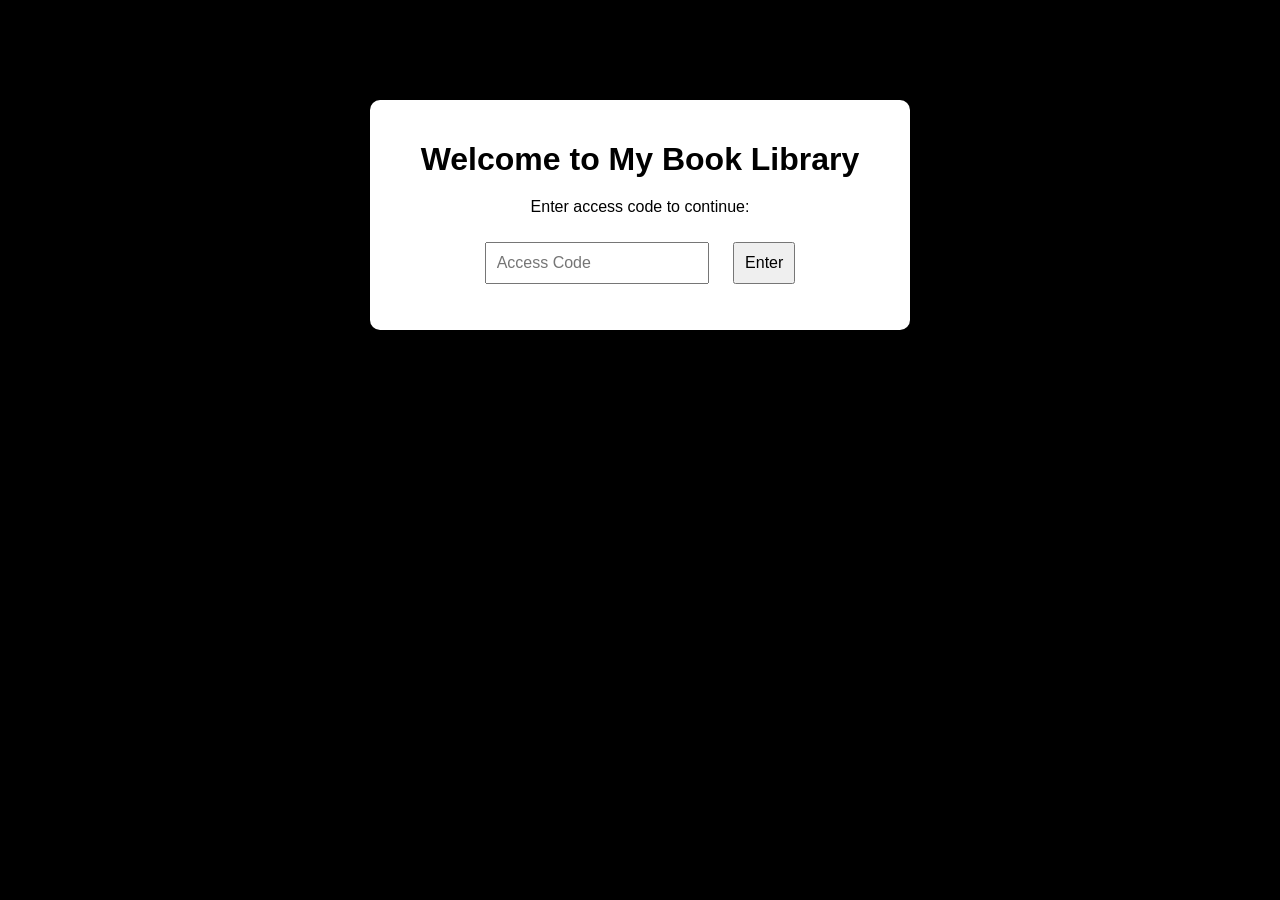
==== index.html @ 8845ae6f "Update index.html" ====
<!DOCTYPE html>
<html>
<head>
    <meta charset="UTF-8">
    <title>Book Library - Access</title>
    <link rel="stylesheet" href="style.css">
</head>
<body>
    <div class="center-box">
        <h1>Welcome to My Book Library</h1>
        <p>Enter access code to continue:</p>
        <input type="password" id="accessCode" placeholder="Access Code">
        <button id="enterBtn">Enter</button>
        <p id="error" class="error"></p>
    </div>

    <script>
        // Fallback list (edit codes.json in the same folder to manage codes without changing this file)
        let allowedCodesFallback = ["EHunnewell", "NRobinson", "JMeadows", "COrchard", "KOrchard"];

        // allowedCodes will be populated from codes.json if available, otherwise use fallback
        let allowedCodes = allowedCodesFallback.slice();

        async function loadCodes() {
            try {
                const resp = await fetch('codes.json', {cache: 'no-store'});
                if (!resp.ok) throw new Error('No codes.json found');
                const data = await resp.json();
                if (Array.isArray(data.codes)) {
                    allowedCodes = data.codes;
                    console.log('Loaded codes.json,', allowedCodes.length, 'codes');
                } else {
                    console.warn('codes.json is not in expected format. Using fallback codes.');
                }
            } catch (e) {
                console.log('Using fallback codes:', e.message);
            }
        }

        function checkCode() {
            const code = document.getElementById('accessCode').value;
            if (!code) {
                document.getElementById('error').textContent = "Please enter a code.";
                return;
            }

            // simple exact-match check; adjust to .toLowerCase() if you want case-insensitive matching
            if (allowedCodes.includes(code)) {
                window.location.href = "main.html";
            } else {
                document.getElementById('error').textContent = "Incorrect code. Try again.";
            }
        }

        document.getElementById('enterBtn').addEventListener('click', checkCode);
        document.getElementById('accessCode').addEventListener('keyup', (e) => {
            if (e.key === 'Enter') checkCode();
        });

        // load codes.json on startup (non-blocking)
        loadCodes();
    </script>
</body>
</html>
---- style.css ----
body {
    font-family: Arial, sans-serif;
    background-color: #000000;
    margin: 0;
    padding: 0;
}

.center-box {
    max-width: 500px;
    margin: 100px auto;
    background: White;
    padding: 20px;
    border-radius: 10px;
    text-align: center;
    box-shadow: 0px 4px 10px rgba(0,0,0,0.1);
}

h1 {
    margin-bottom: 20px;
}

input, button {
    padding: 10px;
    margin: 10px;
    font-size: 16px;
}

button {
    cursor: pointer;
}

ul {
    list-style: none;
    padding: 0;
}

ul li {
    margin: 10px 0;
}

a {
    text-decoration: none;
    color: #78081C;
}

a:hover {
    text-decoration: underline;
}

.error {
    color: blue;
}
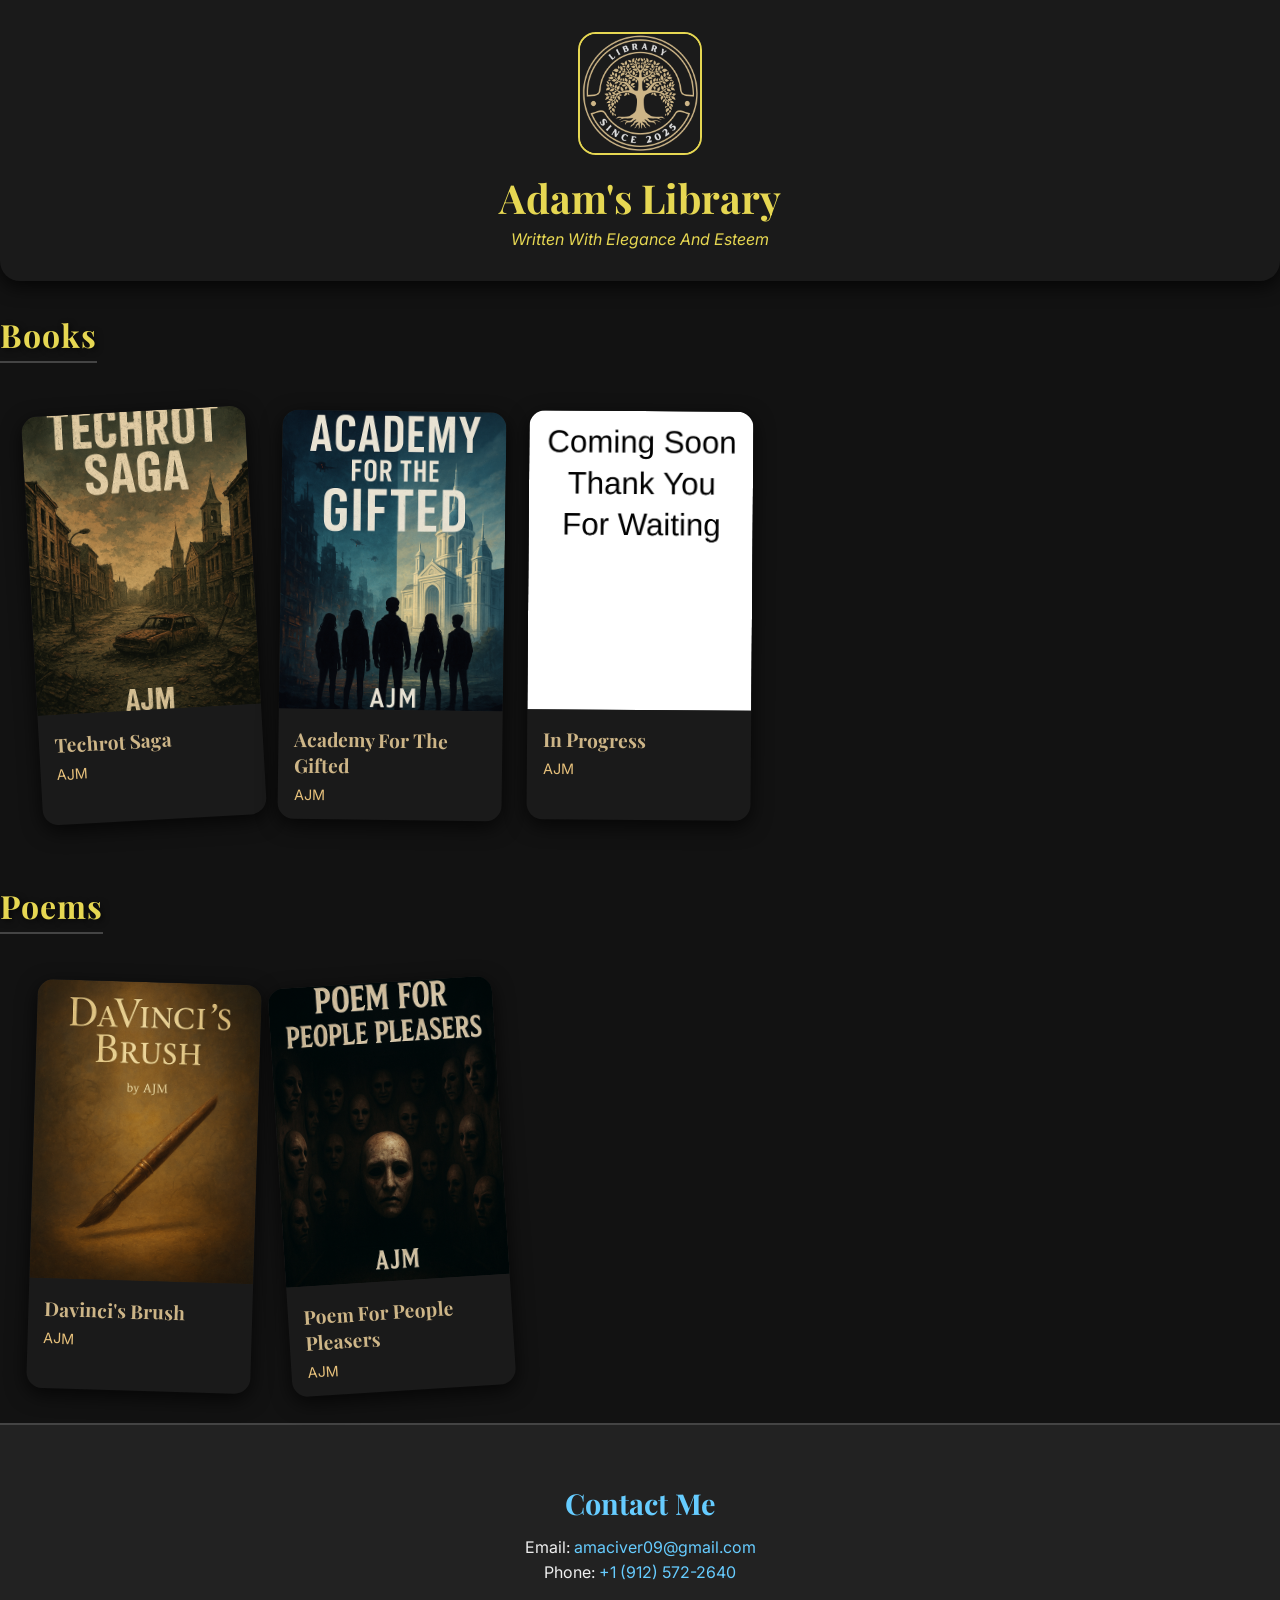
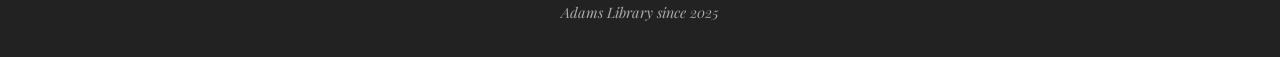
==== commit 2852aadb: "Add files via upload" ====
--- a/index.html
+++ b/index.html
@@ -1,64 +1,167 @@
 <!DOCTYPE html>
-<html>
+<html lang="en">
 <head>
-    <meta charset="UTF-8">
-    <title>Book Library - Access</title>
-    <link rel="stylesheet" href="style.css">
+  <meta charset="UTF-8">
+  <title>Library</title>
+  <link rel="icon" type="image/png" href="logo.png">
+  <link rel="stylesheet" href="style.css">
+  <link rel="preconnect" href="https://fonts.googleapis.com">
+  <link href="https://fonts.googleapis.com/css2?family=Inter:wght@400;600&family=Playfair+Display:wght@700&display=swap" rel="stylesheet">
+  <style>
+    /* Modal Styles */
+    .modal {
+      display: none;
+      position: fixed;
+      z-index: 1000;
+      left: 0; top: 0;
+      width: 100%; height: 100%;
+      background: rgba(0,0,0,0.85);
+      justify-content: center;
+      align-items: center;
+      padding: 2rem;
+    }
+    .modal-content {
+      background: #1a1a1a;
+      border-radius: 16px;
+      width: 90%;
+      height: 90%; /* force big modal */
+      display: flex;
+      flex-direction: column;
+      box-shadow: 0 6px 20px rgba(0,0,0,0.9);
+      border: 2px solid #e6d752;
+    }
+    .modal iframe {
+      flex: 1;
+      border: none;
+      width: 100%;
+      height: 100%; /* stretch to fill */
+      background: #fff;
+    }
+    .close-btn {
+      align-self: flex-end;
+      background: #e6d752;
+      color: #121212;
+      border: none;
+      padding: 0.5rem 1rem;
+      font-weight: bold;
+      border-bottom-left-radius: 8px;
+      cursor: pointer;
+      transition: background 0.3s ease;
+    }
+    .close-btn:hover {
+      background: #fff176;
+    }
+  </style>
 </head>
 <body>
-    <div class="center-box">
-        <h1>Welcome to My Book Library</h1>
-        <p>Enter access code to continue:</p>
-        <input type="password" id="accessCode" placeholder="Access Code">
-        <button id="enterBtn">Enter</button>
-        <p id="error" class="error"></p>
-    </div>
 
-    <script>
-        // Fallback list (edit codes.json in the same folder to manage codes without changing this file)
-        let allowedCodesFallback = ["EHunnewell", "NRobinson", "JMeadows", "COrchard", "KOrchard"];
+<header>
+  <img src="logo.png" class="logo" alt="Library Logo">
+  <h1>Adam's Library</h1>
+  <p>Written With Elegance And Esteem</p>
+</header>
 
-        // allowedCodes will be populated from codes.json if available, otherwise use fallback
-        let allowedCodes = allowedCodesFallback.slice();
+<!-- Books Section -->
+<section>
+  <h2 class="section-title">Books</h2>
+  <main class="grid" id="bookGrid">
+    <!-- JS will populate books here -->
+  </main>
+</section>
 
-        async function loadCodes() {
-            try {
-                const resp = await fetch('codes.json', {cache: 'no-store'});
-                if (!resp.ok) throw new Error('No codes.json found');
-                const data = await resp.json();
-                if (Array.isArray(data.codes)) {
-                    allowedCodes = data.codes;
-                    console.log('Loaded codes.json,', allowedCodes.length, 'codes');
-                } else {
-                    console.warn('codes.json is not in expected format. Using fallback codes.');
-                }
-            } catch (e) {
-                console.log('Using fallback codes:', e.message);
-            }
-        }
+<!-- Poems Section -->
+<section>
+  <h2 class="section-title">Poems</h2>
+  <main class="grid" id="poemGrid">
+    <!-- JS will populate poems here -->
+  </main>
+</section>
 
-        function checkCode() {
-            const code = document.getElementById('accessCode').value;
-            if (!code) {
-                document.getElementById('error').textContent = "Please enter a code.";
-                return;
-            }
+<!-- Modal -->
+<div id="readerModal" class="modal">
+  <div class="modal-content">
+    <button class="close-btn" onclick="closeModal()">Close &#x2716;</button>
+    <iframe id="readerFrame"></iframe>
+  </div>
+</div>
 
-            // simple exact-match check; adjust to .toLowerCase() if you want case-insensitive matching
-            if (allowedCodes.includes(code)) {
-                window.location.href = "main.html";
-            } else {
-                document.getElementById('error').textContent = "Incorrect code. Try again.";
-            }
-        }
+<footer class="footer">
+  <div class="footer-container">
+    <h3>Contact Me</h3>
+    <p>Email: <a href="mailto:amaciver09@gmail.com">amaciver09@gmail.com</a></p>
+    <p>Phone: <a href="tel:+19125722640">+1 (912) 572-2640</a></p>
+    <p class="library-note">Adams Library since 2025</p>
+  </div>
+</footer>
 
-        document.getElementById('enterBtn').addEventListener('click', checkCode);
-        document.getElementById('accessCode').addEventListener('keyup', (e) => {
-            if (e.key === 'Enter') checkCode();
-        });
+<script>
+  // Books data
+  const books = [
+    {title:"Techrot Saga", author:"AJM", cover:"books/trsc.png", file:"books/trs.pdf"},
+    {title:"Academy For The Gifted", author:"AJM", cover:"books/aftg.png", file:"books/aftg.pdf"},
+    {title:"In Progress", author:"AJM", cover:"books/cs.png", file:"books/book1.pdf"}
+  ];
 
-        // load codes.json on startup (non-blocking)
-        loadCodes();
-    </script>
+  // Poems data
+  const poems = [
+    {title:"Davinci's Brush", author:"AJM", cover:"books/dbc.png", file:"books/db.pdf"},
+    {title:"Poem For People Pleasers", author:"AJM", cover:"books/apc.png", file:"books/ap.pdf"},
+  ];
+
+  // Function to build cards
+  function buildCards(items, containerId) {
+    const grid = document.getElementById(containerId);
+    items.forEach(item => {
+      const card = document.createElement('div');
+      card.className = "card";
+
+      // Random tilt
+      const tilt = (Math.random() * 8 - 4).toFixed(2);
+      card.style.transform = `rotate(${tilt}deg)`;
+
+      card.innerHTML = `
+        <div class="card-media">
+          <img src="${item.cover}" alt="${item.title} cover">
+          <div class="card-brush"></div>
+        </div>
+        <div class="card-body">
+          <h3>${item.title}</h3>
+          <p>${item.author}</p>
+        </div>
+      `;
+
+      // Open modal on click
+      card.addEventListener("click", () => openModal(item.file));
+
+      grid.appendChild(card);
+    });
+  }
+
+  // Modal controls
+  function openModal(file) {
+    const modal = document.getElementById("readerModal");
+    const frame = document.getElementById("readerFrame");
+    // Append zoom parameter for most browsers' PDF viewer
+    frame.src = file + "#zoom=125";
+    modal.style.display = "flex";
+  }
+  function closeModal() {
+    const modal = document.getElementById("readerModal");
+    const frame = document.getElementById("readerFrame");
+    frame.src = ""; // clear pdf to stop it from running
+    modal.style.display = "none";
+  }
+
+  // Close modal when clicking outside content
+  window.onclick = function(e) {
+    const modal = document.getElementById("readerModal");
+    if (e.target === modal) closeModal();
+  }
+
+  // Populate both grids
+  buildCards(books, "bookGrid");
+  buildCards(poems, "poemGrid");
+</script>
+
 </body>
-</html>
+</html>
--- a/style.css
+++ b/style.css
@@ -1,52 +1,256 @@
+/* Fonts */
+@import url('https://fonts.googleapis.com/css2?family=Inter:wght@400;600&family=Playfair+Display:wght@700&display=swap');
+
 body {
-    font-family: Arial, sans-serif;
-    background-color: #000000;
-    margin: 0;
-    padding: 0;
-}
-
-.center-box {
-    max-width: 500px;
-    margin: 100px auto;
-    background: White;
-    padding: 20px;
-    border-radius: 10px;
-    text-align: center;
-    box-shadow: 0px 4px 10px rgba(0,0,0,0.1);
-}
-
-h1 {
-    margin-bottom: 20px;
-}
-
-input, button {
-    padding: 10px;
-    margin: 10px;
-    font-size: 16px;
-}
-
-button {
-    cursor: pointer;
-}
-
-ul {
-    list-style: none;
-    padding: 0;
-}
-
-ul li {
-    margin: 10px 0;
-}
-
-a {
-    text-decoration: none;
-    color: #78081C;
-}
-
-a:hover {
-    text-decoration: underline;
-}
-
-.error {
-    color: blue;
-}
+  font-family: 'Inter', sans-serif;
+  margin: 0;
+  background: #121212 url('brush.svg') no-repeat bottom right;
+  background-size: 200px;
+  color: #e6d752;
+  min-height: 100vh;
+  display: flex;
+  flex-direction: column;
+}
+
+/* Header */
+header {
+  text-align: center;
+  padding: 2rem 1rem;
+  position: relative;
+  background: #1a1a1a;
+  box-shadow: 0 6px 18px rgba(0,0,0,0.7);
+  border-bottom-left-radius: 20px;
+  border-bottom-right-radius: 20px;
+  flex-shrink: 0;
+}
+header .logo {
+  width: 120px;
+  border-radius: 18px;
+  margin-bottom: 0.5rem;
+  border: 2px solid #e6d752;
+}
+header h1 {
+  font-family: 'Playfair Display', serif;
+  font-size: 2.5rem;
+  margin: 0.3rem 0;
+  color: #e6d752;
+  word-wrap: break-word;
+}
+header p {
+  font-style: italic;
+  color: #e6d752;
+  margin: 0.3rem 0 0;
+}
+
+
+/* Section Titles */
+.section-title {
+  font-family: 'Playfair Display', serif;
+  font-size: 2rem;
+  text-align: center;
+  margin: 2rem 0 1rem;
+  color: #e6d752;
+  text-shadow: 2px 2px 6px rgba(0,0,0,0.7);
+  letter-spacing: 1px;
+  border-bottom: 2px solid #444;
+  display: inline-block;
+  padding-bottom: 0.3rem;
+}
+
+/* Grid layout */
+.grid {
+  display: grid;
+  grid-template-columns: repeat(auto-fill, minmax(220px, 1fr));
+  gap: 1.5rem;
+  padding: 2rem;
+  width: 100%;
+  box-sizing: border-box;
+}
+
+/* Book/Poem cards */
+.card {
+  display: block;
+  background: #1a1a1a;
+  border-radius: 16px;
+  overflow: hidden;
+  text-decoration: none;
+  color: #cdb587;
+  box-shadow: 0 6px 20px rgba(0,0,0,0.7);
+  transition: transform 0.25s ease, box-shadow 0.25s ease;
+  position: relative;
+}
+.card:hover {
+  transform: translateY(-5px) rotate(-0.5deg) scale(1.03);
+  box-shadow: 0 12px 24px rgba(255, 215, 0, 0.5);
+}
+
+/* Cover image */
+.card-media {
+  position: relative;
+  aspect-ratio: 3 / 4;
+  overflow: hidden;
+  background: #222;
+}
+.card-media img {
+  width: 100%;
+  height: 100%;
+  object-fit: cover;
+  transition: transform 0.3s ease;
+}
+.card:hover .card-media img {
+  transform: scale(1.03) rotate(-1deg);
+}
+
+/* Brush stroke accent */
+.card-brush {
+  position: absolute;
+  bottom: -8px;
+  right: -8px;
+  width: 80px;
+  height: 80px;
+  background: url('brush.svg') center/contain no-repeat;
+  opacity: 0.25;
+  transform: rotate(-15deg);
+  filter: hue-rotate(40deg); /* gives gold tint */
+}
+
+/* Card info */
+.card-body {
+  padding: 0.8rem 1rem 1rem;
+}
+.card-body h3 {
+  margin: 0.3rem 0 0.5rem;
+  font-family: 'Playfair Display', serif;
+  font-size: 1.2rem;
+  color: #cdb587;
+  word-wrap: break-word;
+}
+.card-body p {
+  margin: 0;
+  color: #E6C07B;
+  font-size: 0.9rem;
+  word-wrap: break-word;
+}
+
+/* Footer */
+.footer {
+  background-color: #222;
+  color: #eee;
+  padding: 30px 20px;
+  text-align: center;
+  font-family: 'Inter', sans-serif;
+  border-top: 2px solid #444;
+  flex-shrink: 0;
+}
+.footer-container h3 {
+  font-family: 'Playfair Display', serif;
+  font-weight: 700;
+  font-size: 1.8rem;
+  margin-bottom: 15px;
+  color: #66ccff;
+}
+.footer-container p {
+  margin: 5px 0;
+  font-size: 1rem;
+}
+.footer-container a {
+  color: #66ccff;
+  text-decoration: none;
+  transition: color 0.3s ease;
+}
+.footer-container a:hover,
+.footer-container a:focus {
+  color: #99ddff;
+  text-decoration: underline;
+}
+.footer .library-note {
+  margin-top: 20px;
+  font-family: 'Playfair Display', serif;
+  font-style: italic;
+  color: #aaa;
+  font-size: 0.9rem;
+}
+
+/* Responsive brush pattern */
+@media (max-width: 600px) {
+  body {
+    background-size: 120px;
+  }
+  .grid {
+    gap: 1rem;
+    padding: 1rem;
+  }
+}
+
+/* Additional responsive adjustments */
+
+/* Adjust grid columns and padding for tablets and smaller laptops */
+@media (max-width: 1024px) {
+  .grid {
+    grid-template-columns: repeat(auto-fill, minmax(180px, 1fr));
+    padding: 1.5rem;
+    gap: 1.2rem;
+  }
+  header h1 {
+    font-size: 2rem;
+  }
+  .section-title {
+    font-size: 1.75rem;
+  }
+}
+
+/* For phone portrait mode: stack cards in a single column for easier vertical scroll */
+@media (max-width: 480px) {
+  .grid {
+    grid-template-columns: 1fr;
+    padding: 1rem;
+    gap: 1rem;
+  }
+  header h1 {
+    font-size: 1.5rem;
+    padding: 0 1rem;
+  }
+  header p {
+    font-size: 0.9rem;
+  }
+  .section-title {
+    font-size: 1.5rem;
+  }
+  .card-body h3 {
+    font-size: 1.1rem;
+  }
+  .card-body p {
+    font-size: 0.85rem;
+  }
+  .card-media {
+    aspect-ratio: 2 / 3; /* slightly taller for small screens */
+  }
+}
+
+/* Landscape phones and small tablets */
+@media (max-width: 767px) and (orientation: landscape) {
+  .grid {
+    grid-template-columns: repeat(auto-fill, minmax(160px, 1fr));
+    padding: 1rem;
+    gap: 1rem;
+  }
+  header h1 {
+    font-size: 1.7rem;
+  }
+  .section-title {
+    font-size: 1.6rem;
+  }
+}
+
+/* Ensure modal scales nicely on smaller screens */
+@media (max-width: 600px) {
+  .modal-content {
+    width: 100%;
+    height: 100%;
+    border-radius: 0;
+  }
+  .close-btn {
+    padding: 0.4rem 0.8rem;
+    font-size: 0.9rem;
+  }
+}
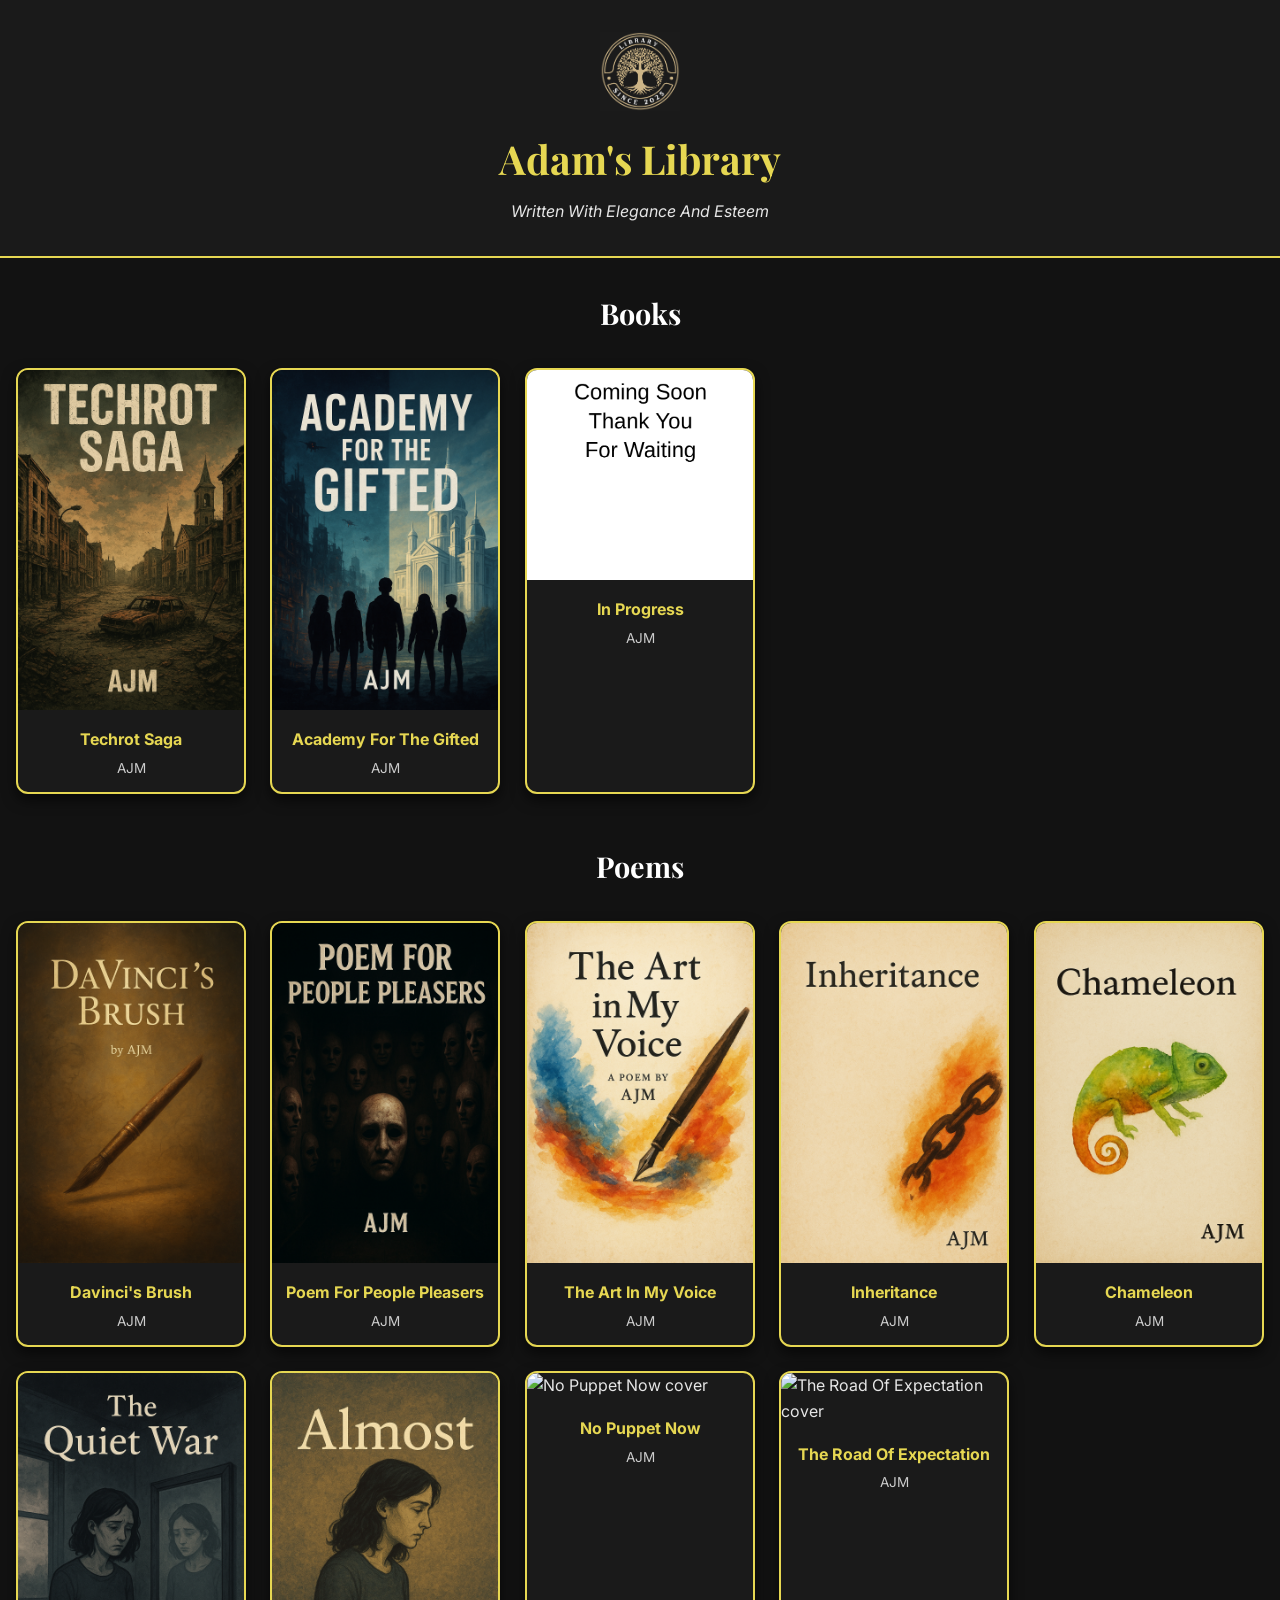
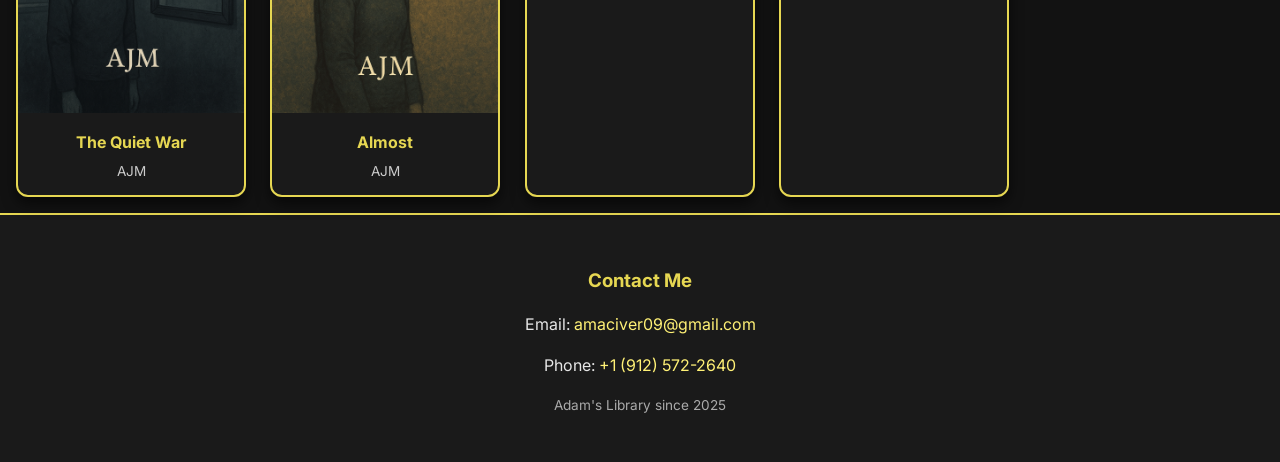
==== commit e352e040: "Add files via upload" ====
--- a/index.html
+++ b/index.html
@@ -2,56 +2,12 @@
 <html lang="en">
 <head>
   <meta charset="UTF-8">
+  <meta name="viewport" content="width=device-width, initial-scale=1.0">
   <title>Library</title>
   <link rel="icon" type="image/png" href="logo.png">
   <link rel="stylesheet" href="style.css">
   <link rel="preconnect" href="https://fonts.googleapis.com">
   <link href="https://fonts.googleapis.com/css2?family=Inter:wght@400;600&family=Playfair+Display:wght@700&display=swap" rel="stylesheet">
-  <style>
-    /* Modal Styles */
-    .modal {
-      display: none;
-      position: fixed;
-      z-index: 1000;
-      left: 0; top: 0;
-      width: 100%; height: 100%;
-      background: rgba(0,0,0,0.85);
-      justify-content: center;
-      align-items: center;
-      padding: 2rem;
-    }
-    .modal-content {
-      background: #1a1a1a;
-      border-radius: 16px;
-      width: 90%;
-      height: 90%; /* force big modal */
-      display: flex;
-      flex-direction: column;
-      box-shadow: 0 6px 20px rgba(0,0,0,0.9);
-      border: 2px solid #e6d752;
-    }
-    .modal iframe {
-      flex: 1;
-      border: none;
-      width: 100%;
-      height: 100%; /* stretch to fill */
-      background: #fff;
-    }
-    .close-btn {
-      align-self: flex-end;
-      background: #e6d752;
-      color: #121212;
-      border: none;
-      padding: 0.5rem 1rem;
-      font-weight: bold;
-      border-bottom-left-radius: 8px;
-      cursor: pointer;
-      transition: background 0.3s ease;
-    }
-    .close-btn:hover {
-      background: #fff176;
-    }
-  </style>
 </head>
 <body>
 
@@ -64,23 +20,19 @@
 <!-- Books Section -->
 <section>
   <h2 class="section-title">Books</h2>
-  <main class="grid" id="bookGrid">
-    <!-- JS will populate books here -->
-  </main>
+  <main class="grid" id="bookGrid"></main>
 </section>
 
 <!-- Poems Section -->
 <section>
   <h2 class="section-title">Poems</h2>
-  <main class="grid" id="poemGrid">
-    <!-- JS will populate poems here -->
-  </main>
+  <main class="grid" id="poemGrid"></main>
 </section>
 
 <!-- Modal -->
-<div id="readerModal" class="modal">
+<div id="readerModal" class="modal" role="dialog" aria-modal="true">
   <div class="modal-content">
-    <button class="close-btn" onclick="closeModal()">Close &#x2716;</button>
+    <button class="close-btn">Close &#x2716;</button>
     <iframe id="readerFrame"></iframe>
   </div>
 </div>
@@ -90,34 +42,41 @@
     <h3>Contact Me</h3>
     <p>Email: <a href="mailto:amaciver09@gmail.com">amaciver09@gmail.com</a></p>
     <p>Phone: <a href="tel:+19125722640">+1 (912) 572-2640</a></p>
-    <p class="library-note">Adams Library since 2025</p>
+    <p class="library-note">Adam's Library since 2025</p>
   </div>
 </footer>
 
 <script>
-  // Books data
-  const books = [
-    {title:"Techrot Saga", author:"AJM", cover:"books/trsc.png", file:"books/trs.pdf"},
-    {title:"Academy For The Gifted", author:"AJM", cover:"books/aftg.png", file:"books/aftg.pdf"},
-    {title:"In Progress", author:"AJM", cover:"books/cs.png", file:"books/book1.pdf"}
-  ];
+  // Library items
+  const libraryItems = [
+    {title:"Techrot Saga", author:"AJM", cover:"books/trsc.png", file:"books/trs.pdf", type:"book"},
+    {title:"Academy For The Gifted", author:"AJM", cover:"books/aftg.png", file:"books/aftg.pdf", type:"book"},
+    {title:"In Progress", author:"AJM", cover:"books/cs.png", file:"books/book1.pdf", type:"book"},
+    {title:"Davinci's Brush", author:"AJM", cover:"books/dbc.png", file:"books/db.pdf", type:"poem"},
+    {title:"Poem For People Pleasers", author:"AJM", cover:"books/apc.png", file:"books/ap.pdf", type:"poem"},
+    {title:"The Art In My Voice", author:"AJM", cover:"books/TAIMVC.png", file:"books/TAIMV.pdf", type:"poem"},
+    {title:"Inheritance", author:"AJM", cover:"books/IHC.png", file:"books/ih.pdf", type:"poem"},
+    {title:"Chameleon", author:"AJM", cover:"books/CC.png", file:"books/C.pdf", type:"poem"},
+    {title:"The Quiet War", author:"AJM", cover:"books/TQWC.png", file:"books/TQW.pdf", type:"poem"},
+    {title:"Almost", author:"AJM", cover:"books/AC.png", file:"books/A.pdf", type:"poem"},
+    {title:"No Puppet Now", author:"AJM", cover:"Books/NPNC.png", file:"books/NPN.pdf", type:"poem"},
+    {title:"The Road Of Expectation", author:"AJM", cover:"Books/TROEC.png", file:"books/TROE.pdf", type:"poem"},
+  ]; 
 
-  // Poems data
-  const poems = [
-    {title:"Davinci's Brush", author:"AJM", cover:"books/dbc.png", file:"books/db.pdf"},
-    {title:"Poem For People Pleasers", author:"AJM", cover:"books/apc.png", file:"books/ap.pdf"},
-  ];
+  // Build library cards
+  function buildLibrary(items) {
+    items.forEach((item, index) => {
+      const grid = document.getElementById(item.type + "Grid");
+      if (!grid) return;
 
-  // Function to build cards
-  function buildCards(items, containerId) {
-    const grid = document.getElementById(containerId);
-    items.forEach(item => {
-      const card = document.createElement('div');
+      const card = document.createElement("div");
       card.className = "card";
 
       // Random tilt
-      const tilt = (Math.random() * 8 - 4).toFixed(2);
-      card.style.transform = `rotate(${tilt}deg)`;
+      card.style.transform = `rotate(${(Math.random() * 8 - 4).toFixed(2)}deg)`;
+
+      // Automatic stagger (0.1s per card)
+      card.style.animationDelay = `${index * 0.1}s`;
 
       card.innerHTML = `
         <div class="card-media">
@@ -129,39 +88,34 @@
           <p>${item.author}</p>
         </div>
       `;
-
-      // Open modal on click
       card.addEventListener("click", () => openModal(item.file));
-
       grid.appendChild(card);
     });
   }
 
   // Modal controls
+  const modal = document.getElementById("readerModal");
+  const frame = document.getElementById("readerFrame");
+  const closeBtn = document.querySelector(".close-btn");
+
   function openModal(file) {
-    const modal = document.getElementById("readerModal");
-    const frame = document.getElementById("readerFrame");
-    // Append zoom parameter for most browsers' PDF viewer
     frame.src = file + "#zoom=125";
     modal.style.display = "flex";
   }
+
   function closeModal() {
-    const modal = document.getElementById("readerModal");
-    const frame = document.getElementById("readerFrame");
-    frame.src = ""; // clear pdf to stop it from running
+    frame.src = "";
     modal.style.display = "none";
   }
 
-  // Close modal when clicking outside content
-  window.onclick = function(e) {
-    const modal = document.getElementById("readerModal");
-    if (e.target === modal) closeModal();
-  }
+  // Event listeners
+  closeBtn.addEventListener("click", closeModal);
+  window.addEventListener("click", e => { if (e.target === modal) closeModal(); });
+  document.addEventListener("keydown", e => { if (e.key === "Escape") closeModal(); });
 
-  // Populate both grids
-  buildCards(books, "bookGrid");
-  buildCards(poems, "poemGrid");
+  // Init
+  buildLibrary(libraryItems);
 </script>
 
 </body>
-</html>+</html>
--- a/style.css
+++ b/style.css
@@ -1,256 +1,225 @@
-/* Fonts */
-@import url('https://fonts.googleapis.com/css2?family=Inter:wght@400;600&family=Playfair+Display:wght@700&display=swap');
-
+/* Fonts & Defaults */
 body {
+  margin: 0;
   font-family: 'Inter', sans-serif;
-  margin: 0;
-  background: #121212 url('brush.svg') no-repeat bottom right;
-  background-size: 200px;
-  color: #e6d752;
-  min-height: 100vh;
-  display: flex;
-  flex-direction: column;
+  background: #121212;
+  color: #e6e6e6;
+  line-height: 1.6;
 }
 
 /* Header */
 header {
   text-align: center;
   padding: 2rem 1rem;
-  position: relative;
-  background: #1a1a1a;
-  box-shadow: 0 6px 18px rgba(0,0,0,0.7);
-  border-bottom-left-radius: 20px;
-  border-bottom-right-radius: 20px;
-  flex-shrink: 0;
-}
+  background: #1a1a1a;
+  border-bottom: 2px solid #e6d752;
+}
+
 header .logo {
-  width: 120px;
-  border-radius: 18px;
-  margin-bottom: 0.5rem;
-  border: 2px solid #e6d752;
-}
+  width: 80px;
+  height: auto;
+}
+
 header h1 {
   font-family: 'Playfair Display', serif;
   font-size: 2.5rem;
-  margin: 0.3rem 0;
+  margin: 0.5rem 0;
   color: #e6d752;
-  word-wrap: break-word;
-}
+}
+
 header p {
+  margin: 0;
   font-style: italic;
-  color: #e6d752;
-  margin: 0.3rem 0 0;
-}
-
-
-/* Section Titles */
+}
+
+/* Sections */
 .section-title {
   font-family: 'Playfair Display', serif;
-  font-size: 2rem;
+  font-size: 1.8rem;
   text-align: center;
   margin: 2rem 0 1rem;
-  color: #e6d752;
-  text-shadow: 2px 2px 6px rgba(0,0,0,0.7);
-  letter-spacing: 1px;
-  border-bottom: 2px solid #444;
-  display: inline-block;
-  padding-bottom: 0.3rem;
-}
-
-/* Grid layout */
+  color: #fff;
+}
+
 .grid {
   display: grid;
-  grid-template-columns: repeat(auto-fill, minmax(220px, 1fr));
+  grid-template-columns: repeat(5, 1fr); /* 5 per row */
   gap: 1.5rem;
-  padding: 2rem;
-  width: 100%;
-  box-sizing: border-box;
-}
-
-/* Book/Poem cards */
+  padding: 1rem;
+}
+
+/* Cards */
 .card {
-  display: block;
-  background: #1a1a1a;
-  border-radius: 16px;
-  overflow: hidden;
-  text-decoration: none;
-  color: #cdb587;
-  box-shadow: 0 6px 20px rgba(0,0,0,0.7);
-  transition: transform 0.25s ease, box-shadow 0.25s ease;
-  position: relative;
-}
+  background: #1a1a1a;
+  border: 2px solid #e6d752;
+  border-radius: 12px;
+  box-shadow: 0 6px 14px rgba(0,0,0,0.6);
+  cursor: pointer;
+  transition: transform 0.2s ease, box-shadow 0.2s ease;
+  transform-origin: center;
+  opacity: 0;
+  animation: fadeInUp 0.6s ease forwards;
+}
+
+/* Staggered animation */
+.card:nth-child(1) { animation-delay: 0.1s; }
+.card:nth-child(2) { animation-delay: 0.2s; }
+.card:nth-child(3) { animation-delay: 0.3s; }
+.card:nth-child(4) { animation-delay: 0.4s; }
+.card:nth-child(5) { animation-delay: 0.5s; }
+.card:nth-child(6) { animation-delay: 0.6s; }
+.card:nth-child(7) { animation-delay: 0.7s; }
+.card:nth-child(8) { animation-delay: 0.8s; }
+.card:nth-child(9) { animation-delay: 0.9s; }
+.card:nth-child(10) { animation-delay: 1s; }
+/* (extends automatically, but you can copy-paste further if you have >10 items) */
+
+/* Hover effect */
 .card:hover {
-  transform: translateY(-5px) rotate(-0.5deg) scale(1.03);
-  box-shadow: 0 12px 24px rgba(255, 215, 0, 0.5);
-}
-
-/* Cover image */
+  transform: scale(1.05) rotate(0deg) !important;
+  box-shadow: 0 10px 24px rgba(0,0,0,0.9);
+}
+
+/* Click (active) effect */
+.card:active {
+  transform: scale(0.95) rotate(0deg) !important;
+  box-shadow: 0 4px 10px rgba(0,0,0,0.6);
+}
+
+/* Card media */
 .card-media {
   position: relative;
-  aspect-ratio: 3 / 4;
   overflow: hidden;
-  background: #222;
-}
+  border-top-left-radius: 10px;
+  border-top-right-radius: 10px;
+}
+
 .card-media img {
   width: 100%;
-  height: 100%;
-  object-fit: cover;
-  transition: transform 0.3s ease;
-}
-.card:hover .card-media img {
-  transform: scale(1.03) rotate(-1deg);
-}
-
-/* Brush stroke accent */
-.card-brush {
-  position: absolute;
-  bottom: -8px;
-  right: -8px;
-  width: 80px;
-  height: 80px;
-  background: url('brush.svg') center/contain no-repeat;
-  opacity: 0.25;
-  transform: rotate(-15deg);
-  filter: hue-rotate(40deg); /* gives gold tint */
-}
-
-/* Card info */
+  height: auto;
+  display: block;
+}
+
 .card-body {
-  padding: 0.8rem 1rem 1rem;
-}
+  padding: 0.8rem;
+  text-align: center;
+}
+
 .card-body h3 {
-  margin: 0.3rem 0 0.5rem;
-  font-family: 'Playfair Display', serif;
-  font-size: 1.2rem;
-  color: #cdb587;
-  word-wrap: break-word;
-}
+  margin: 0.3rem 0;
+  font-size: 1rem;
+  color: #e6d752;
+}
+
 .card-body p {
   margin: 0;
-  color: #E6C07B;
-  font-size: 0.9rem;
-  word-wrap: break-word;
+  font-size: 0.85rem;
+  color: #ccc;
+}
+
+/* Fade-in animation */
+@keyframes fadeInUp {
+  from {
+    opacity: 0;
+    transform: translateY(20px) scale(0.95);
+  }
+  to {
+    opacity: 1;
+    transform: translateY(0) scale(1);
+  }
+}
+
+/* Modal */
+.modal {
+  display: none;
+  position: fixed;
+  z-index: 1000;
+  left: 0; top: 0;
+  width: 100%; height: 100%;
+  background: rgba(0,0,0,0.85);
+  justify-content: center;
+  align-items: center;
+  padding: 2rem;
+}
+
+.modal-content {
+  background: #1a1a1a;
+  border-radius: 16px;
+  width: 90%;
+  height: 90%;
+  display: flex;
+  flex-direction: column;
+  box-shadow: 0 6px 20px rgba(0,0,0,0.9);
+  border: 2px solid #e6d752;
+}
+
+.modal iframe {
+  flex: 1;
+  border: none;
+  width: 100%;
+  height: 100%;
+  background: #fff;
+}
+
+.close-btn {
+  align-self: flex-end;
+  background: #e6d752;
+  color: #121212;
+  border: none;
+  padding: 0.5rem 1rem;
+  font-weight: bold;
+  border-bottom-left-radius: 8px;
+  cursor: pointer;
+  transition: background 0.3s ease;
+}
+
+.close-btn:hover {
+  background: #fff176;
 }
 
 /* Footer */
 .footer {
-  background-color: #222;
-  color: #eee;
-  padding: 30px 20px;
-  text-align: center;
-  font-family: 'Inter', sans-serif;
-  border-top: 2px solid #444;
-  flex-shrink: 0;
-}
-.footer-container h3 {
-  font-family: 'Playfair Display', serif;
-  font-weight: 700;
-  font-size: 1.8rem;
-  margin-bottom: 15px;
-  color: #66ccff;
-}
-.footer-container p {
-  margin: 5px 0;
-  font-size: 1rem;
-}
-.footer-container a {
-  color: #66ccff;
+  background: #1a1a1a;
+  padding: 2rem 1rem;
+  border-top: 2px solid #e6d752;
+  text-align: center;
+}
+
+.footer h3 {
+  margin-bottom: 0.5rem;
+  color: #e6d752;
+}
+
+.footer a {
+  color: #fff176;
   text-decoration: none;
-  transition: color 0.3s ease;
-}
-.footer-container a:hover,
-.footer-container a:focus {
-  color: #99ddff;
+}
+
+.footer a:hover {
   text-decoration: underline;
 }
-.footer .library-note {
-  margin-top: 20px;
-  font-family: 'Playfair Display', serif;
-  font-style: italic;
+
+.library-note {
+  margin-top: 1rem;
+  font-size: 0.85rem;
   color: #aaa;
-  font-size: 0.9rem;
-}
-
-/* Responsive brush pattern */
-@media (max-width: 600px) {
-  body {
-    background-size: 120px;
-  }
-  .grid {
-    gap: 1rem;
-    padding: 1rem;
-  }
-}
-
-/* Additional responsive adjustments */
-
-/* Adjust grid columns and padding for tablets and smaller laptops */
+}
+
+/* Responsive Tweaks */
 @media (max-width: 1024px) {
   .grid {
-    grid-template-columns: repeat(auto-fill, minmax(180px, 1fr));
-    padding: 1.5rem;
-    gap: 1.2rem;
-  }
+    grid-template-columns: repeat(3, 1fr); /* 3 per row on tablets */
+  }
+}
+@media (max-width: 600px) {
   header h1 {
-    font-size: 2rem;
+    font-size: 1.8rem;
   }
   .section-title {
-    font-size: 1.75rem;
-  }
-}
-
-/* For phone portrait mode: stack cards in a single column for easier vertical scroll */
-@media (max-width: 480px) {
+    font-size: 1.4rem;
+  }
   .grid {
-    grid-template-columns: 1fr;
-    padding: 1rem;
+    grid-template-columns: repeat(2, 1fr); /* 2 per row on phones */
     gap: 1rem;
   }
-  header h1 {
-    font-size: 1.5rem;
-    padding: 0 1rem;
-  }
-  header p {
-    font-size: 0.9rem;
-  }
-  .section-title {
-    font-size: 1.5rem;
-  }
-  .card-body h3 {
-    font-size: 1.1rem;
-  }
-  .card-body p {
-    font-size: 0.85rem;
-  }
-  .card-media {
-    aspect-ratio: 2 / 3; /* slightly taller for small screens */
-  }
-}
-
-/* Landscape phones and small tablets */
-@media (max-width: 767px) and (orientation: landscape) {
-  .grid {
-    grid-template-columns: repeat(auto-fill, minmax(160px, 1fr));
-    padding: 1rem;
-    gap: 1rem;
-  }
-  header h1 {
-    font-size: 1.7rem;
-  }
-  .section-title {
-    font-size: 1.6rem;
-  }
-}
-
-/* Ensure modal scales nicely on smaller screens */
-@media (max-width: 600px) {
-  .modal-content {
-    width: 100%;
-    height: 100%;
-    border-radius: 0;
-  }
-  .close-btn {
-    padding: 0.4rem 0.8rem;
-    font-size: 0.9rem;
-  }
-}+}
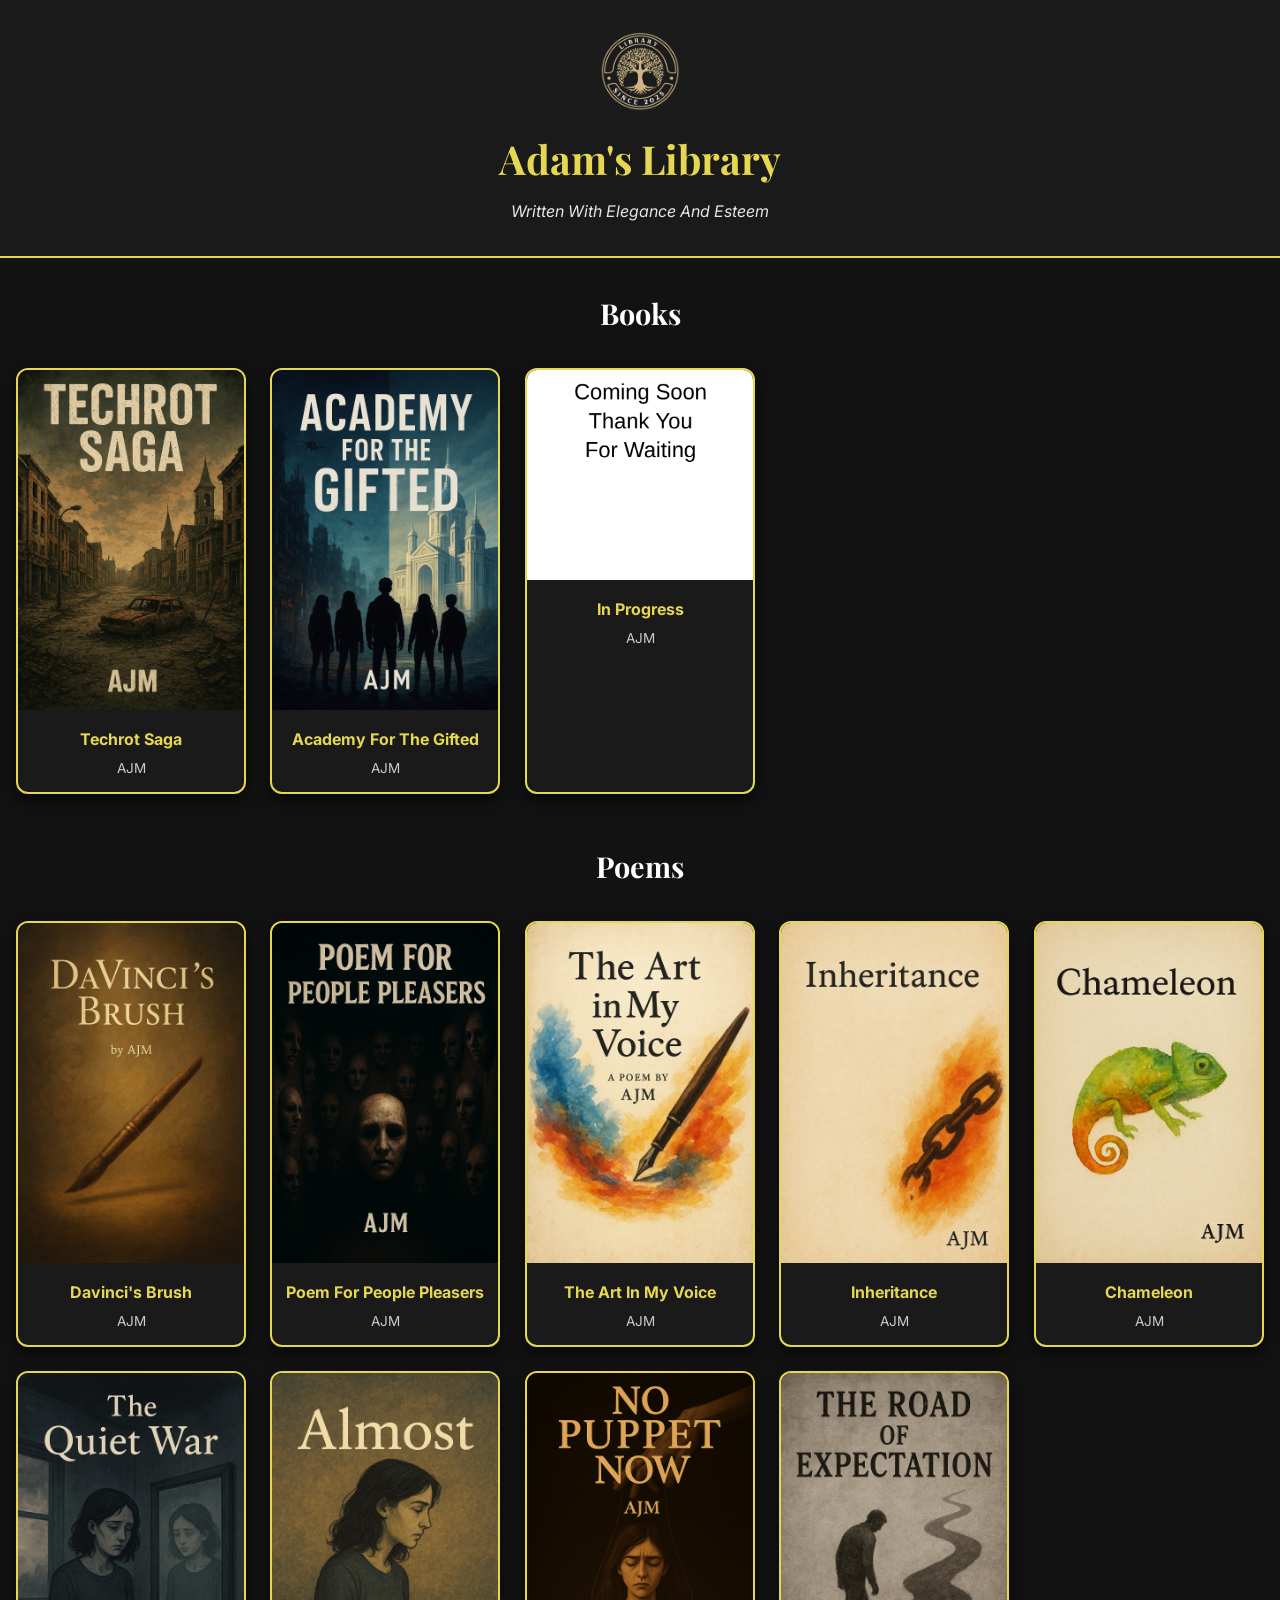
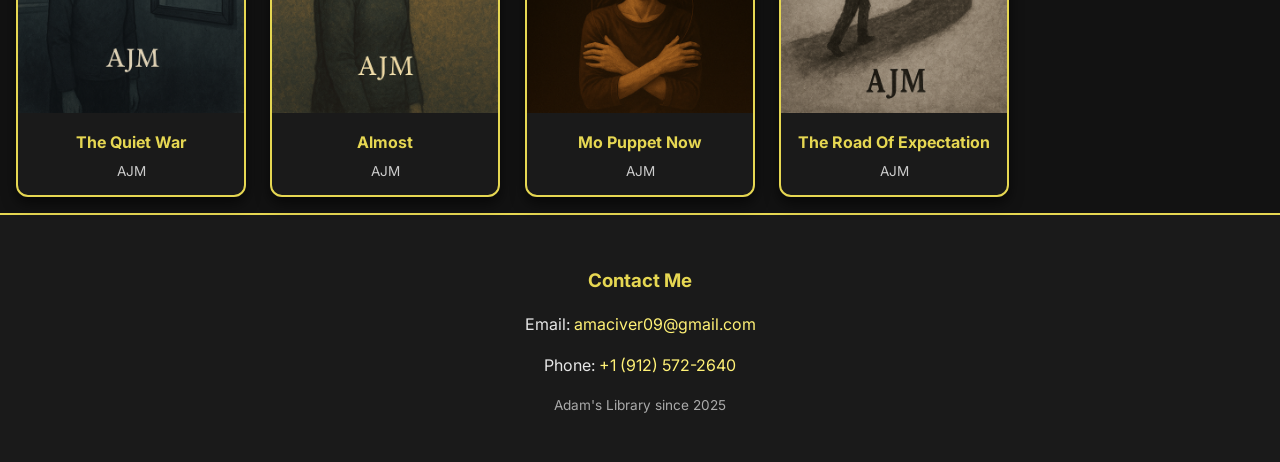
==== commit d71c0f00: "Update book titles in index.html" ====
--- a/index.html
+++ b/index.html
@@ -59,8 +59,8 @@
     {title:"Chameleon", author:"AJM", cover:"books/CC.png", file:"books/C.pdf", type:"poem"},
     {title:"The Quiet War", author:"AJM", cover:"books/TQWC.png", file:"books/TQW.pdf", type:"poem"},
     {title:"Almost", author:"AJM", cover:"books/AC.png", file:"books/A.pdf", type:"poem"},
-    {title:"No Puppet Now", author:"AJM", cover:"Books/NPNC.png", file:"books/NPN.pdf", type:"poem"},
-    {title:"The Road Of Expectation", author:"AJM", cover:"Books/TROEC.png", file:"books/TROE.pdf", type:"poem"},
+    {title:"Mo Puppet Now", author:"AJM", cover:"books/NPNC.png", file:"books/NPN.pdf", type:"poem"},
+    {title:"The Road Of Expectation", author:"AJM", cover:"books/TROEC.png", file:"books/TROE.pdf", type:"poem"},
   ]; 
 
   // Build library cards
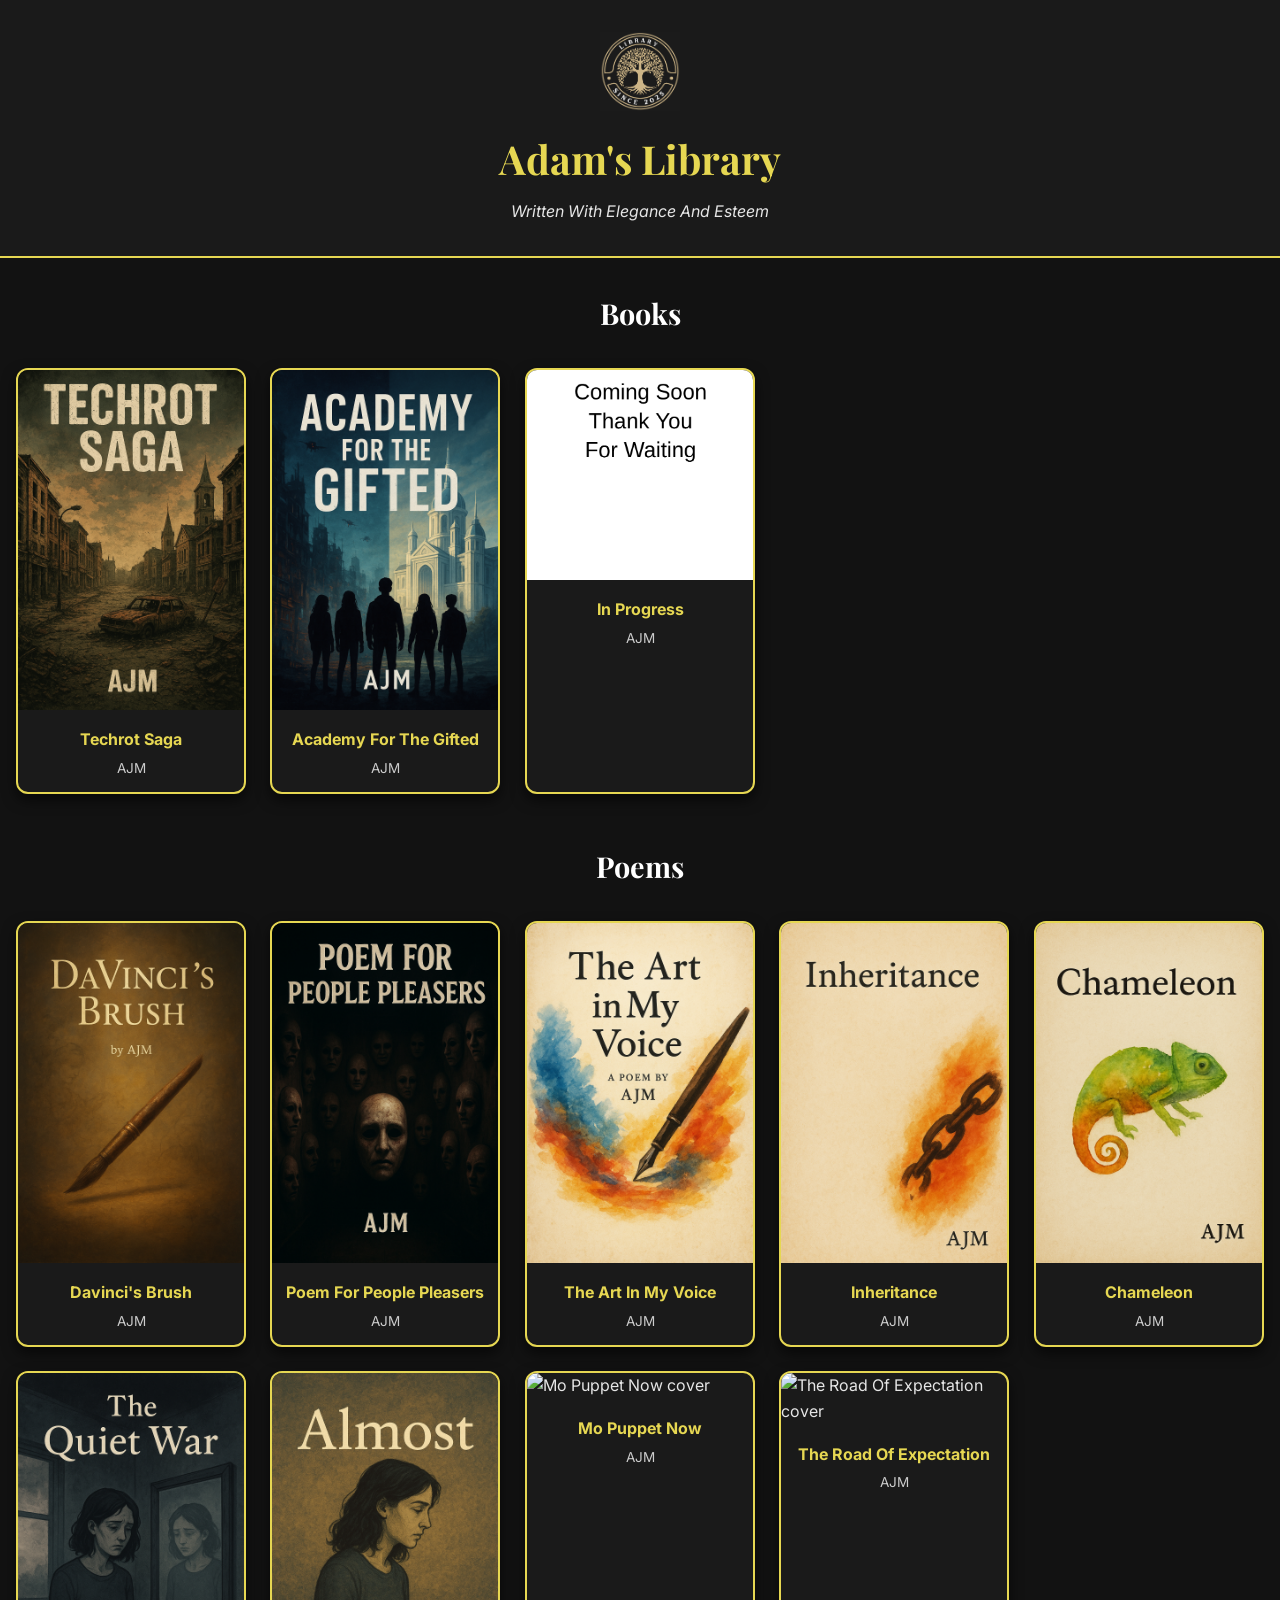
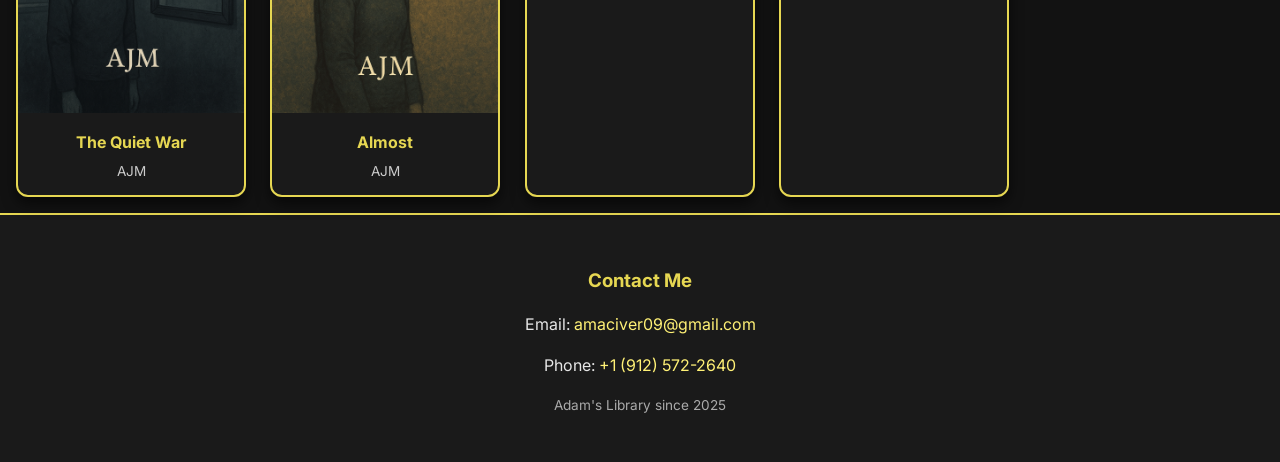
==== commit 0c06807c: "Fix whitespace in book cover paths" ====
--- a/index.html
+++ b/index.html
@@ -59,8 +59,8 @@
     {title:"Chameleon", author:"AJM", cover:"books/CC.png", file:"books/C.pdf", type:"poem"},
     {title:"The Quiet War", author:"AJM", cover:"books/TQWC.png", file:"books/TQW.pdf", type:"poem"},
     {title:"Almost", author:"AJM", cover:"books/AC.png", file:"books/A.pdf", type:"poem"},
-    {title:"Mo Puppet Now", author:"AJM", cover:"books/NPNC.png", file:"books/NPN.pdf", type:"poem"},
-    {title:"The Road Of Expectation", author:"AJM", cover:"books/TROEC.png", file:"books/TROE.pdf", type:"poem"},
+    {title:"Mo Puppet Now", author:"AJM", cover:"books/ NPNC.png", file:"books/NPN.pdf", type:"poem"},
+    {title:"The Road Of Expectation", author:"AJM", cover:"books/ TROEC.png", file:"books/TROE.pdf", type:"poem"},
   ]; 
 
   // Build library cards
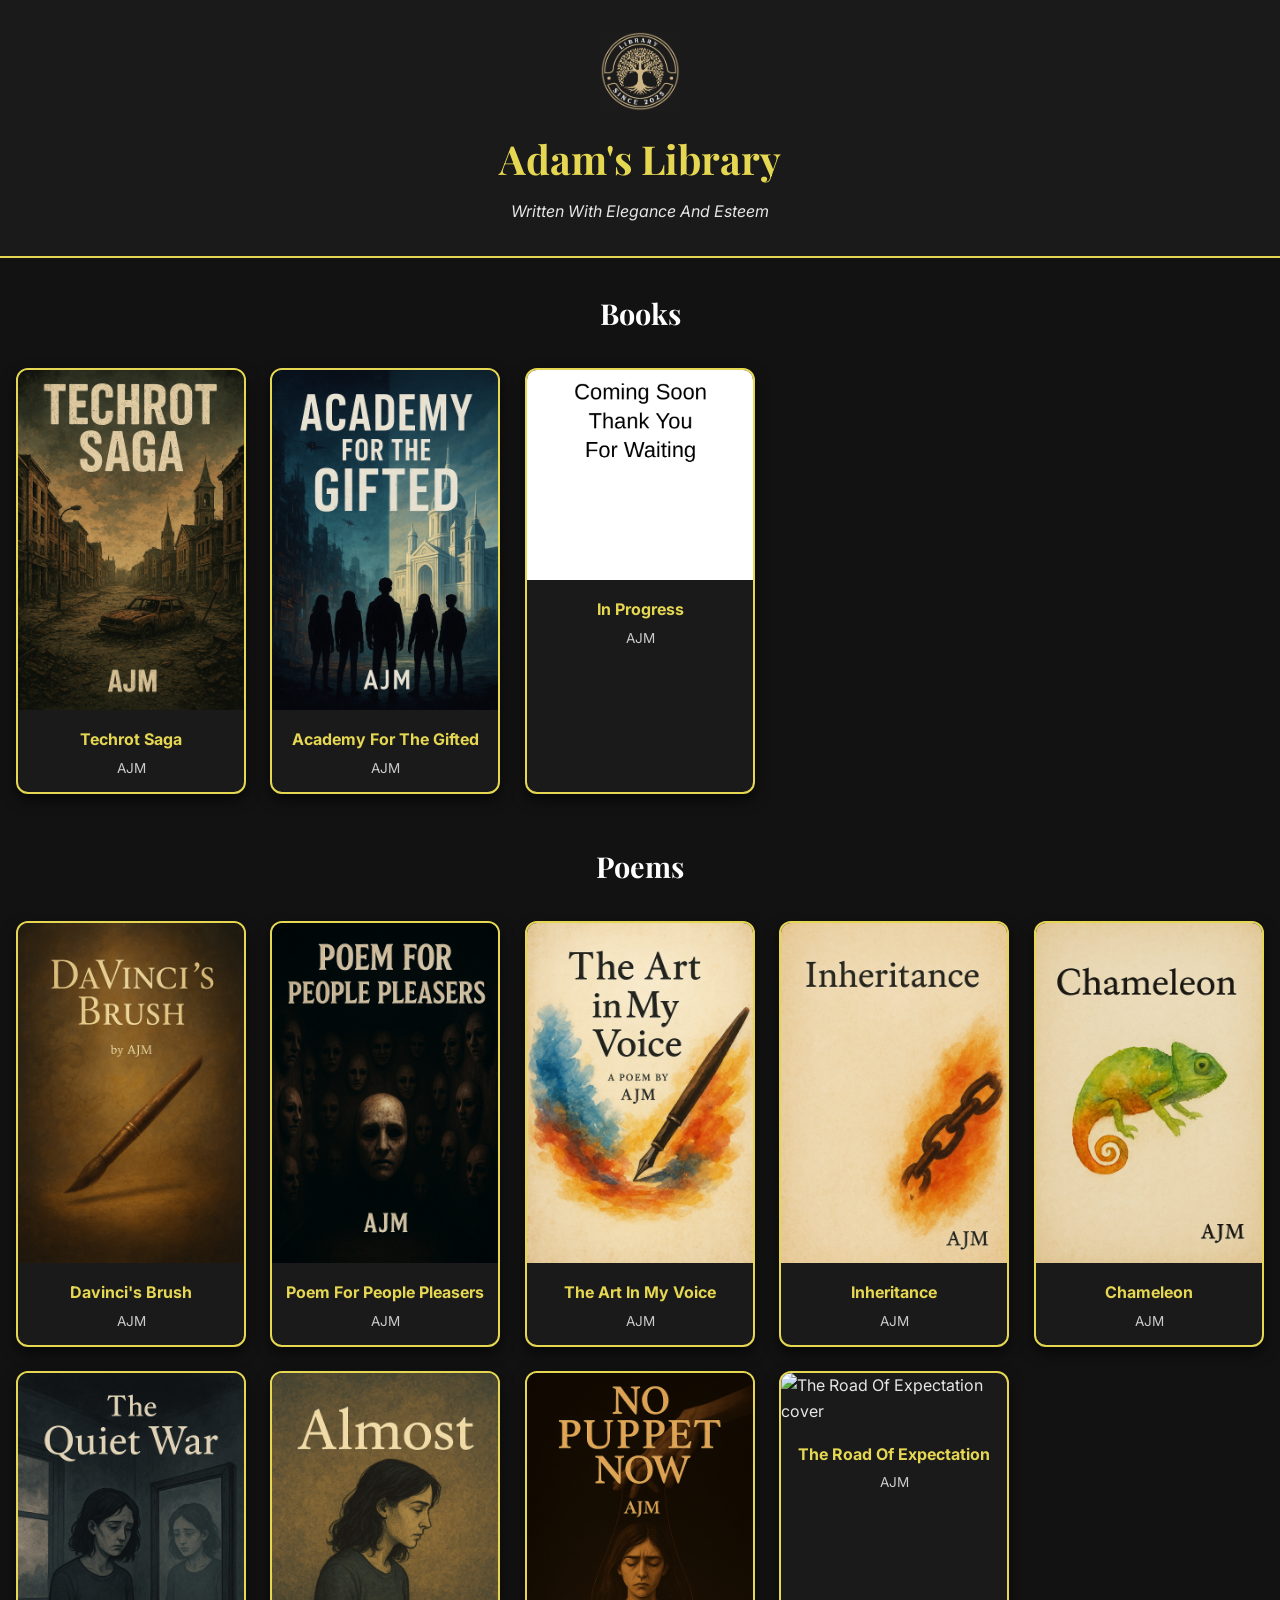
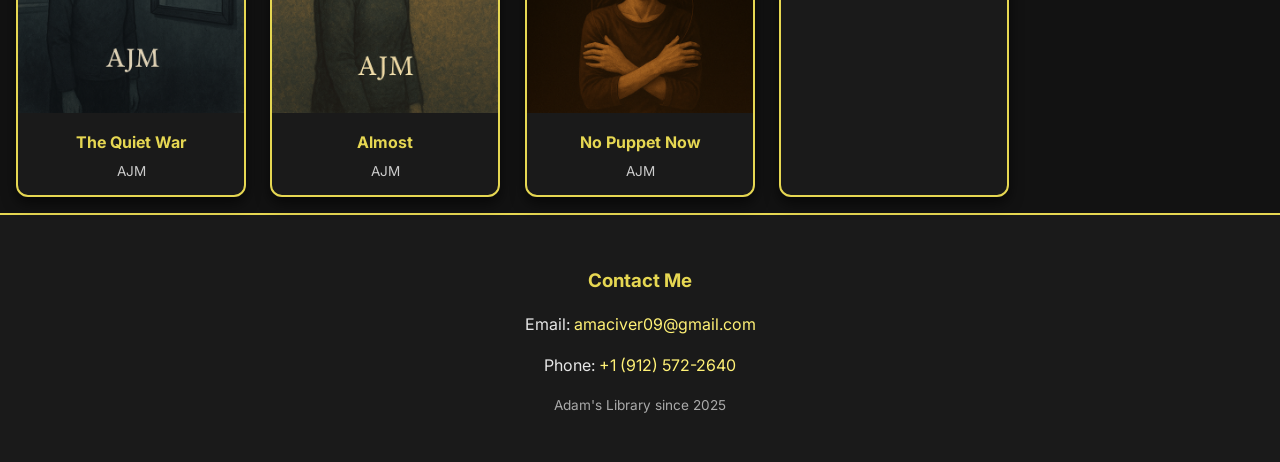
==== commit a41e4c80: "Rename 'Mo Puppet Now' to 'No Puppet Now'" ====
--- a/index.html
+++ b/index.html
@@ -59,7 +59,7 @@
     {title:"Chameleon", author:"AJM", cover:"books/CC.png", file:"books/C.pdf", type:"poem"},
     {title:"The Quiet War", author:"AJM", cover:"books/TQWC.png", file:"books/TQW.pdf", type:"poem"},
     {title:"Almost", author:"AJM", cover:"books/AC.png", file:"books/A.pdf", type:"poem"},
-    {title:"Mo Puppet Now", author:"AJM", cover:"books/ NPNC.png", file:"books/NPN.pdf", type:"poem"},
+    {title:"No Puppet Now", author:"AJM", cover:"books/NPNC.png", file:"books/NPN.pdf", type:"poem"},
     {title:"The Road Of Expectation", author:"AJM", cover:"books/ TROEC.png", file:"books/TROE.pdf", type:"poem"},
   ]; 
 
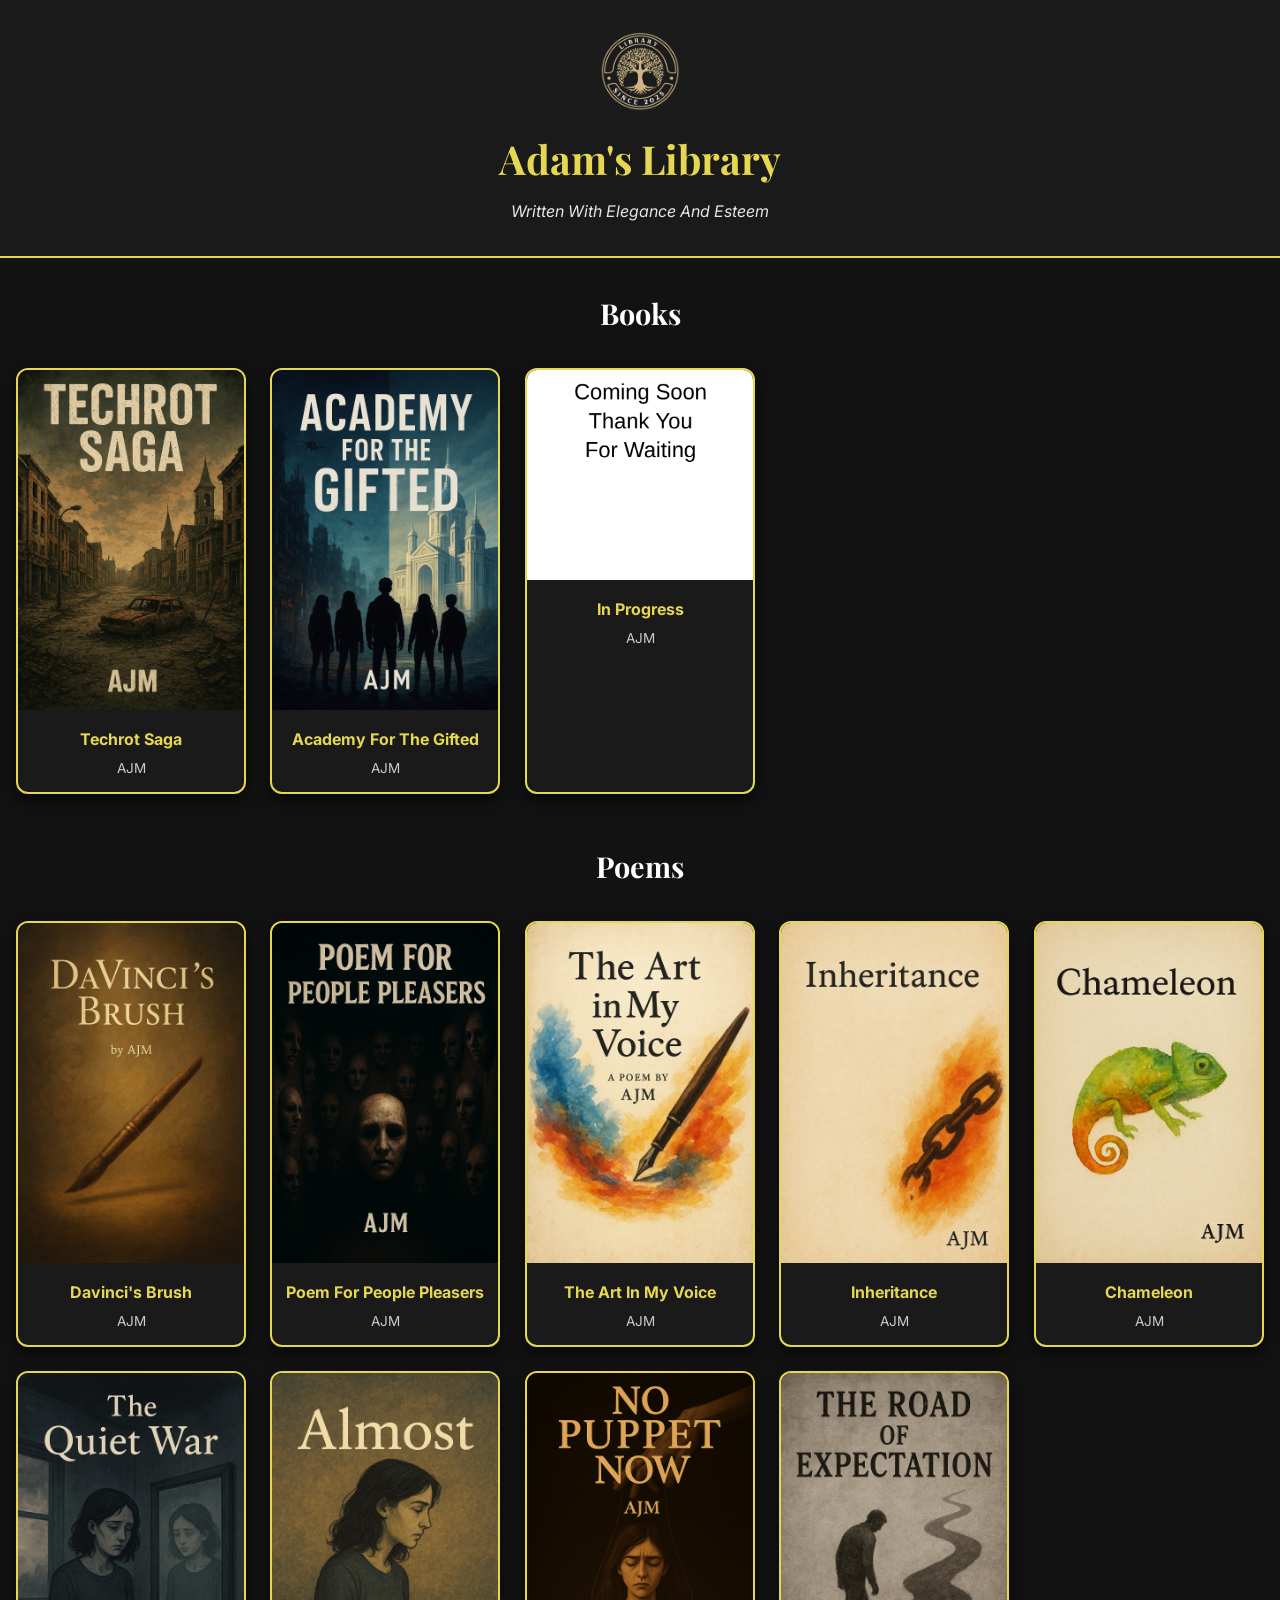
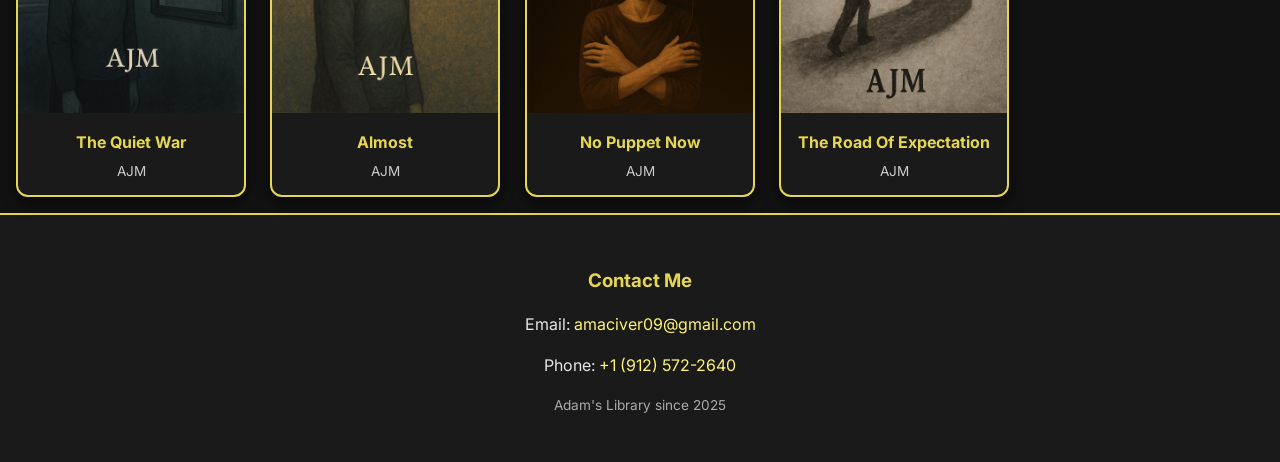
==== commit 99e3e37d: "Fix cover image path for 'The Road Of Expectation'" ====
--- a/index.html
+++ b/index.html
@@ -60,7 +60,7 @@
     {title:"The Quiet War", author:"AJM", cover:"books/TQWC.png", file:"books/TQW.pdf", type:"poem"},
     {title:"Almost", author:"AJM", cover:"books/AC.png", file:"books/A.pdf", type:"poem"},
     {title:"No Puppet Now", author:"AJM", cover:"books/NPNC.png", file:"books/NPN.pdf", type:"poem"},
-    {title:"The Road Of Expectation", author:"AJM", cover:"books/ TROEC.png", file:"books/TROE.pdf", type:"poem"},
+    {title:"The Road Of Expectation", author:"AJM", cover:"books/TROEC.png", file:"books/TROE.pdf", type:"poem"},
   ]; 
 
   // Build library cards
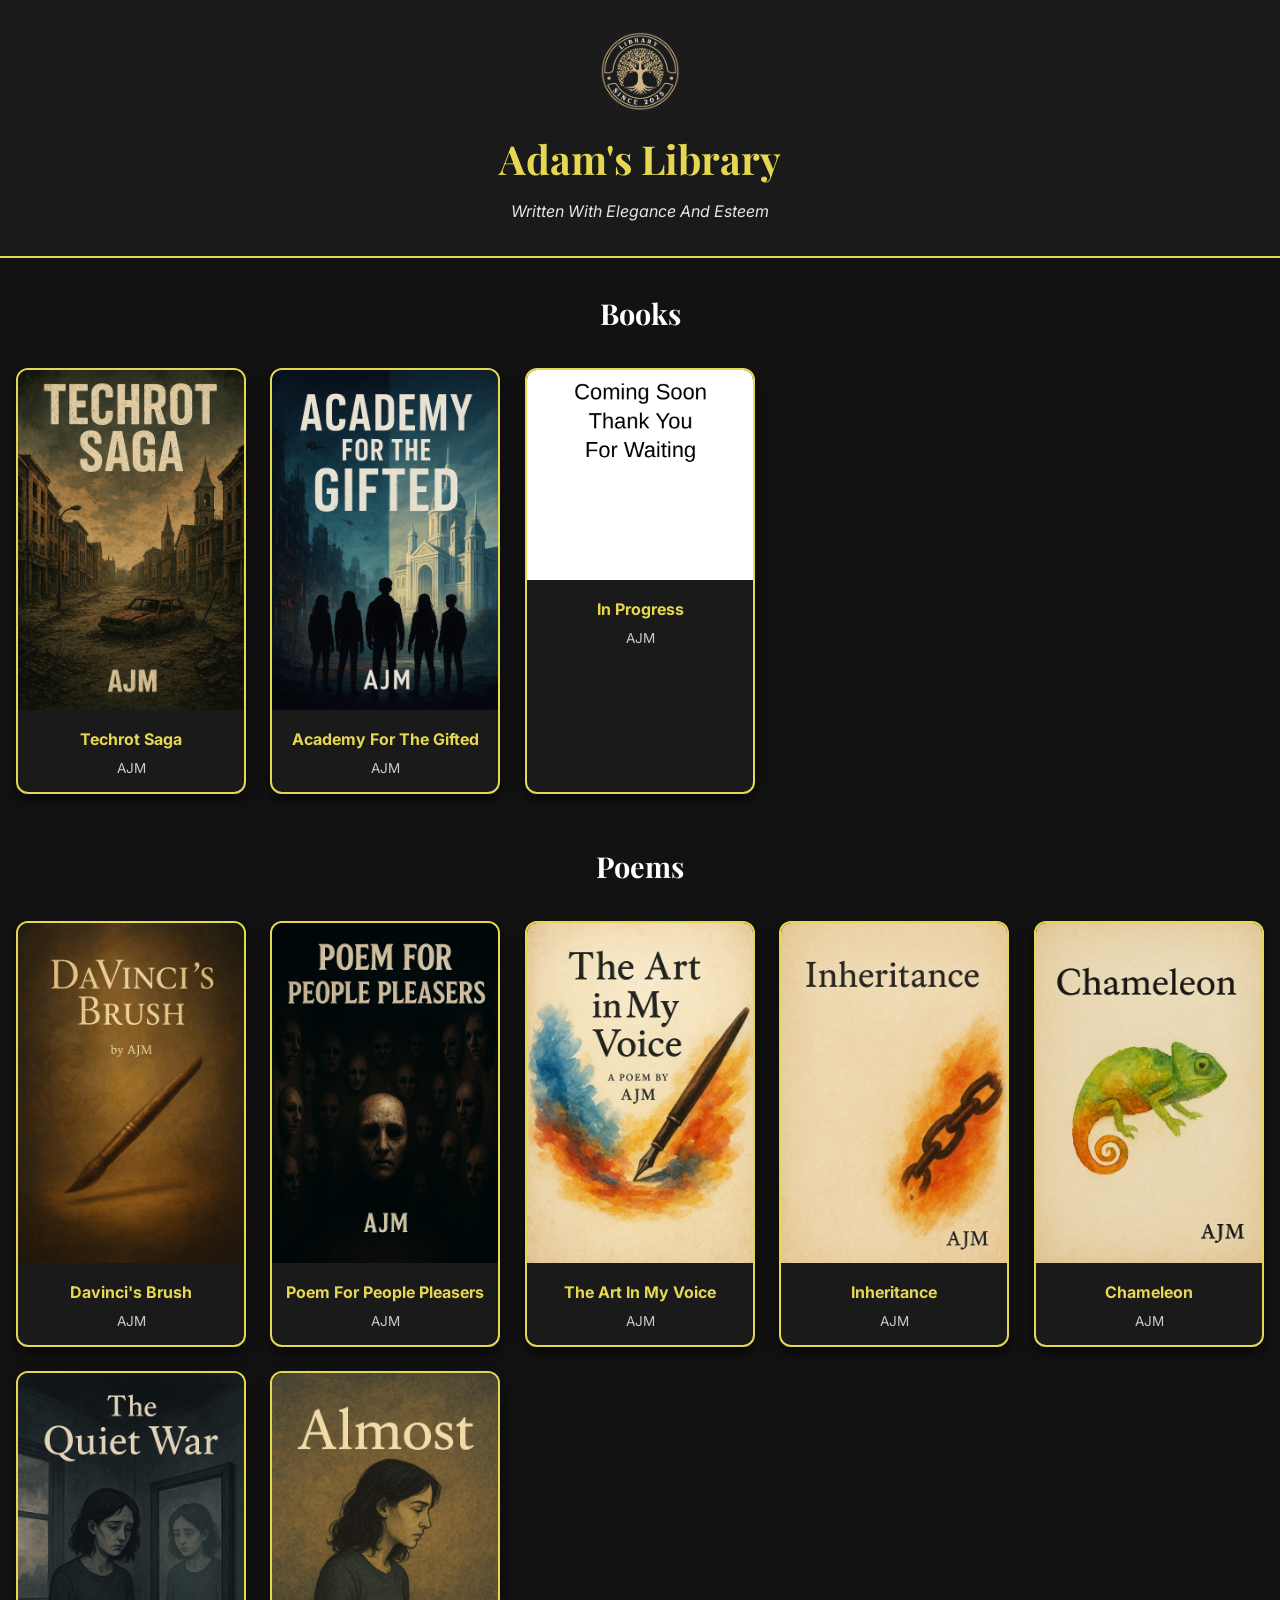
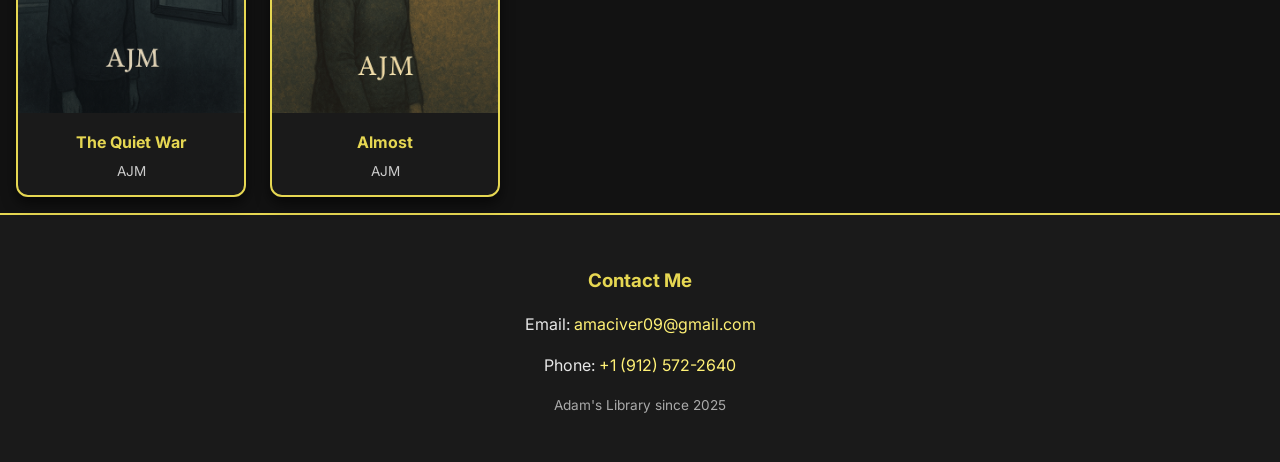
==== commit abfc4cd5: "Remove two book entries from index.html Removed two book entries from the library data." ====
--- a/index.html
+++ b/index.html
@@ -59,9 +59,7 @@
     {title:"Chameleon", author:"AJM", cover:"books/CC.png", file:"books/C.pdf", type:"poem"},
     {title:"The Quiet War", author:"AJM", cover:"books/TQWC.png", file:"books/TQW.pdf", type:"poem"},
     {title:"Almost", author:"AJM", cover:"books/AC.png", file:"books/A.pdf", type:"poem"},
-    {title:"No Puppet Now", author:"AJM", cover:"books/NPNC.png", file:"books/NPN.pdf", type:"poem"},
-    {title:"The Road Of Expectation", author:"AJM", cover:"books/TROEC.png", file:"books/TROE.pdf", type:"poem"},
-  ]; 
+    ]; 
 
   // Build library cards
   function buildLibrary(items) {
